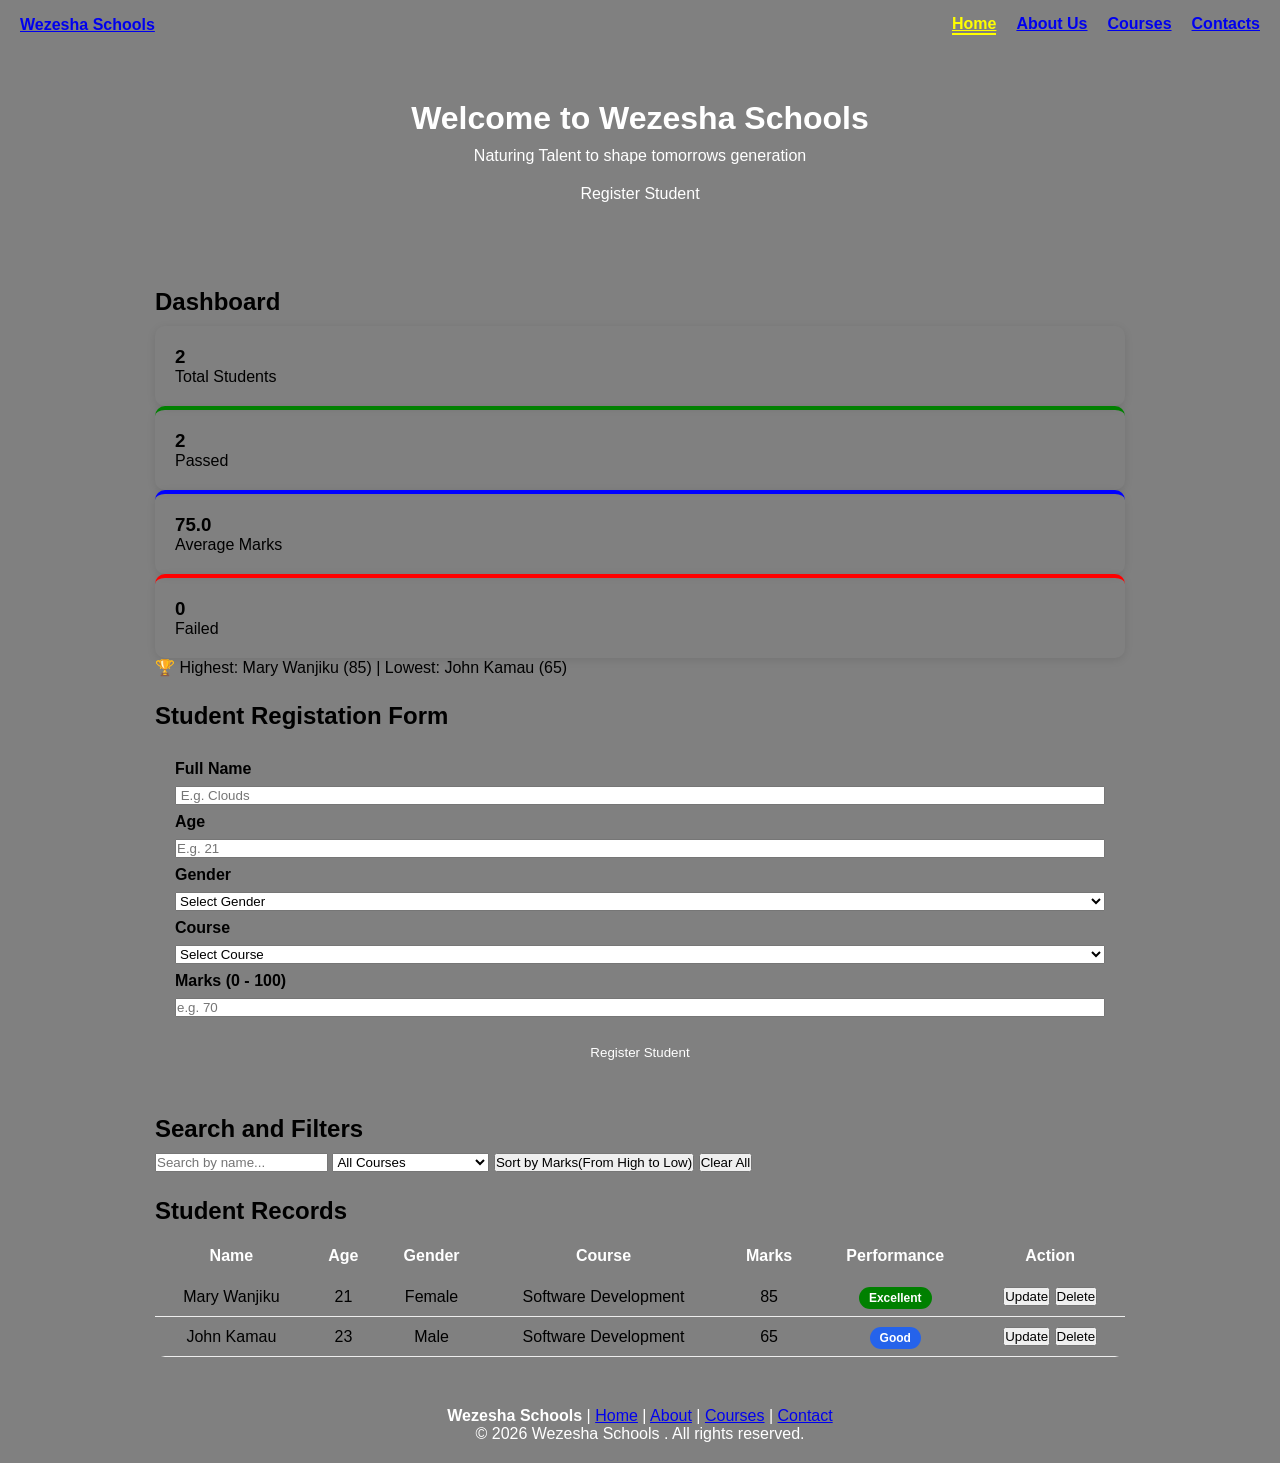
==== index.html @ 86f78f15 "first commit" ====
<!DOCTYPE html>
<html lang="en">
<head>
    <meta charset="UTF-8">
    <meta name="viewport" content="width=device-width, initial-scale=1.0">
    <title> Student M System </title>
    <link rel="stylesheet" href="css/style.css">
</head>


<body>
<header>    
<nav class="navigation">
    <a href="index.html" class="logo"> Wezesha Schools </a>
    <button class="menu-btn"onclick="toggleMenu()"> menu</button>

    <div class="navlinks" id="navLinks">
         <a href="index.html"class="active"> Home </a>
         <a href="about.html"> About Us </a>
         <a href="course.html"> Courses </a>
         <a href="contact.html"> Contacts </a>
    </div>
</nav>
</header>

<section class="hero">
    <h1> Welcome to Wezesha Schools </h1>
    <p> Naturing Talent to shape tomorrows generation</p>
    <a href="#register" class="btn"> Register Student </a>
</section>

<main>
    <h2> Dashboard </h2>
<div class="levels">
    <div class="card">
        <h3 id="totalStudents">0</h3>
        <p>Total Students</p>
    </div>
    <div class="card green">
        <h3 id="passedStudents">0</h3>
        <p>Passed</p>
    </div>
        <div class="card blue">
        <h3 id="avgMarks">0</h3>
        <p>Average Marks</p>
    </div>
    <div class="card red">
        <h3 id="failedStudents">0</h3>
        <p>Failed</p>
    </div>
  </div>
  <p id="topBottom"></p>
</div>

<section id="register">
    <h2> Student Registation Form </h2>
    <P id="formMessage"></P>
    <form id="studentForm">
        <label> Full Name </label>
        <input type="text" id="fullName"placeholder=" E.g. Clouds">
         <label>Age</label>
      <input type="number" id="age" placeholder="E.g. 21">
      <label>Gender</label>
      <select id="gender">
        <option value="">Select Gender</option>
        <option value="Female">Female</option>
        <option value="Male">Male</option>
        <option value="Other">Both</option>
      </select>
      <label>Course</label>
      <select id="course">
        <option value="">Select Course</option>
        <option>Software Development</option>
        <option>Web Design</option>
        <option>Data Analysis</option>
        <option>Cyber Security</option>
        <option>Networking</option>
        <option>Graphic Design</option>
        <option>Digital Marketing</option>
        <option>Computer Packages</option>
      </select>
      <label>Marks (0 - 100)</label>
      <input type="number" id="marks" placeholder="e.g. 70">
      <button type="submit" class="btn">Register Student</button>                             
    </form>
</section>

<section>
    <h2> Search and Filters </h2>
    <input type="text" id="searchInput" placeholder="Search by name..." onkeyup="searchStudent()">
    <select id="filterCourse" onchange="displayStudent()">
      <option value="">All Courses</option>
      <option>Software Development</option>
      <option>Web Design</option>
      <option>Data Analysis</option>
      <option>Cyber Security</option>
      <option>Networking</option>
      <option>Graphic Design</option>
      <option>Digital Marketing</option>
      <option>Computer Packages</option>
    </select>
    <button onclick="sortByMarks()">Sort by Marks(From High to Low)</button>
    <button onclick="clearAllStudents()" class="btn-alert"> Clear All </button>
    <p id="searchMessage"></p>
</section>

<section>
    <h2> Student Records </h2>
    <table>
        <thead>
            <tr><th>Name</th><th> Age </th><th>Gender</th><th>Course</th><th>Marks</th><th>Performance</th><th>Action</th></tr>
        </thead>
        <tbody id="studentTable"></tbody>
    </table>
</section>
</main>

<footer>
  <p><b>Wezesha Schools</b> | <a href="index.html">Home</a> | <a href="about.html">About</a> | <a href="courses.html">Courses</a> | <a href="contact.html">Contact</a></p>
  <p>© 2026 Wezesha Schools . All rights reserved.</p>
</footer>
<script src="js/script.js"></script>

</body>
</html>
---- css/style.css ----
*{
    box-sizing:border-box; 
    margin:0; 
    padding:0; 
    font-family:Arial, sans-serif;
}
header {
    color: aqua;
}
body{
    background-color: grey; 
    color:var(--text);
}
.navigation {
    background:var(--primary); color:white;
     padding:15px 20px; 
     display:flex; 
     justify-content:space-between; 
     align-items:center;}
.navigation {
    color:white; 
    text-decoration:none; 
    font-weight:bold;
}
.navlinks{
    display:flex; 
    gap:20px;
}
.navlinks > a.active{
    color:yellow; 
    border-bottom:2px solid yellow;
}
.menu-btn{display:none; 
    background:none; 
    border:none; 
    color:white; 
    font-size:24px; 
    cursor:pointer;
}
.hero{
    background:var(--primary); 
    color:white; 
    text-align:center; 
    padding:50px 20px;
}
.hero h1{
    font-size:32px; 
    margin-bottom:10px;
}
main{
    max-width:1000px; 
    margin:20px auto; 
    padding:0 15px;
}
h2{
    margin:25px 0 10px; 
    color:var(--primary);
}
.stats{display:grid; 
    grid-template-columns:repeat(4,1fr); 
    gap:15px; 
    margin:15px 0;
}
.grid{
    display:grid; 
    grid-template-columns:repeat(3,1fr); 
    gap:15px; 
    margin:15px 0;
}
.card{
    background:var(--white); 
    padding:20px; 
    border-radius:10px; 
    box-shadow:0 2px 8px rgba(0,0,0,0.1);
}
.card.green{
    border-top:4px solid green;} .card.red{border-top:4px solid red;} .card.blue{border-top:4px solid blue;
}

form{
    background:var(--white); 
    padding:20px; 
    border-radius:10px; 
    display:flex; 
    flex-direction:column; 
    gap:8px;
}
label{
    font-weight:bold;
}
input>select>textarea{
    padding:10px; 
    border:1px solid #ccc; 
    border-radius:6px; 
    width:100%;
}
input:focus>select:focus>textarea:focus{
    outline:2px solid var(--primary); 
    border-color:var(--primary);
}
.btn{
    display:inline-block; 
    background:var(--primary); 
    color:white; 
    padding:10px 20px; 
    border:none; 
    border-radius:6px; 
    cursor:pointer; 
    text-decoration:none; 
    text-align:center; 
    margin-top:10px; 
    transition:0.3s;
}
.btn:hover{
    background:var(--accent);
}
.btn-Alert{
    background:var(--red); 
    color:white; 
    padding:10px 15px; 
    border:none; 
    border-radius:6px; 
    cursor:pointer;
}
table{
    width:100%; 
    background:var(--white); 
    border-collapse:collapse; 
    margin-top:10px; 
    border-radius:10px; 
    overflow:hidden;
}
th{
    background:var(--primary); 
    color:white; 
    padding:12px;
}
td{
    padding:10px; 
    border-bottom:1px solid #eee; 
    text-align:center;
}
tr:hover{
    background:#eef2ff;
}
.badge{
    padding:4px 10px; 
    border-radius:20px; 
    color:white; 
    font-size:12px; 
    font-weight:bold;
}
.excellent{
    background:green;} .verygood{background:#16a34a;} .good{background:#2563eb;} .average{background:#f59e0b;} .failed{background:#ef4444;}
.error{
    color:red; 
    background:#fee2e2; 
    padding:10px; 
    border-radius:6px;
}
.success{
    color:green; 
    background:#dcfce7; 
    padding:10px; 
    border-radius:6px;
}
.map-box{
    background:#dbeafe; 
    height:180px; 
    display:flex; 
    flex-direction:column; 
    justify-content:center; 
    align-items:center; 
    border-radius:10px; 
    margin:10px 0;
}
footer{
    background:var(--primary); 
    color:white; 
    text-align:center; 
    padding:20px; 
    margin-top:30px;
}
footer > a {
    color:white;
}

@media(max-width:900px){
  .stats,.grid{grid-template-columns:repeat(2,1fr);}
}
@media(max-width:600px){
  .menu-btn{display:block;}
  .navlinks{display:none; flex-direction:column; background:var(--primary); position:absolute; top:60px; right:0; left:0; padding:15px;}
  .navlinks.show{display:flex;}
  .stats,.grid{grid-template-columns:1fr;}
  table{font-size:12px;}
}
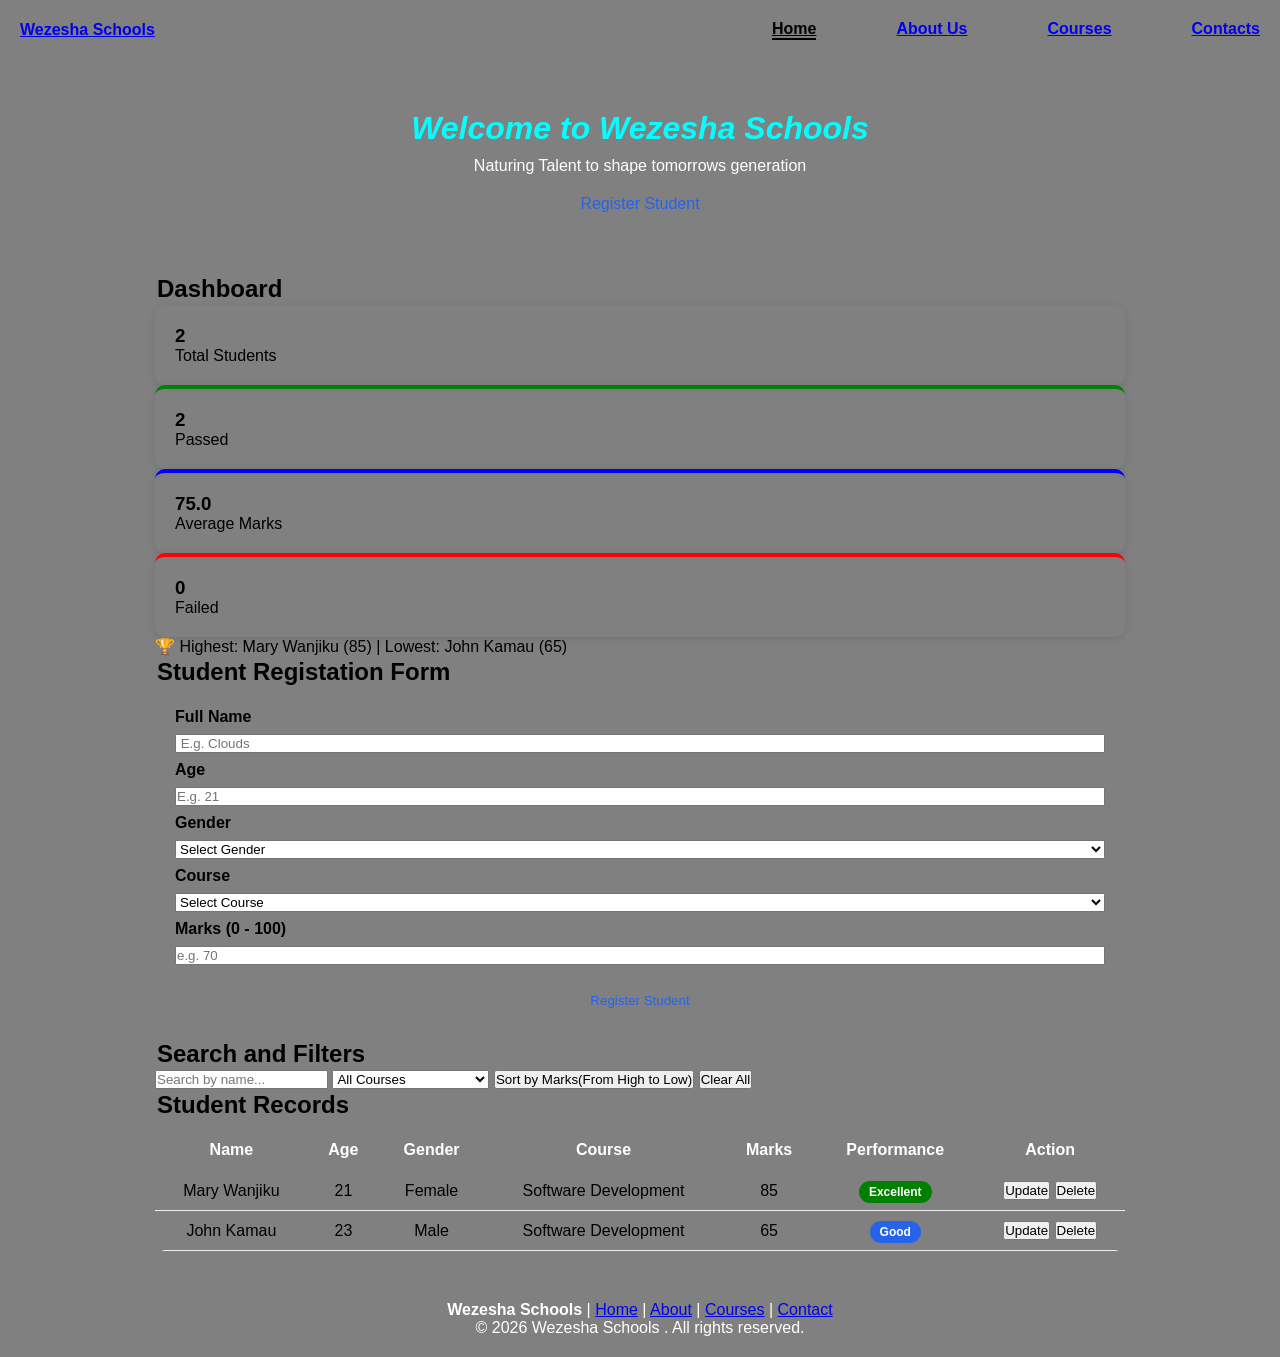
==== commit a33ae106: "css" ====
--- a/index.html
+++ b/index.html
@@ -5,7 +5,7 @@
     <meta name="viewport" content="width=device-width, initial-scale=1.0">
     <title> Student M System </title>
     <link rel="stylesheet" href="css/style.css">
-</head>
+</head>   
 
 
 <body>
--- a/css/style.css
+++ b/css/style.css
@@ -11,12 +11,19 @@
     background-color: grey; 
     color:var(--text);
 }
+.hero > h1 {
+    color: aqua;
+    font-style: italic;
+    text-decoration: dashed;
+}
 .navigation {
     background:var(--primary); color:white;
-     padding:15px 20px; 
+     padding:  20px; 
      display:flex; 
      justify-content:space-between; 
-     align-items:center;}
+     align-items:center;
+}
+
 .navigation {
     color:white; 
     text-decoration:none; 
@@ -24,16 +31,17 @@
 }
 .navlinks{
     display:flex; 
-    gap:20px;
+    gap:80px;
 }
 .navlinks > a.active{
-    color:yellow; 
-    border-bottom:2px solid yellow;
-}
-.menu-btn{display:none; 
+    color:black; 
+    border-bottom:2px solid black;
+}
+.menu-btn{
+    display:none; 
     background:none; 
     border:none; 
-    color:white; 
+    color:rgb(151, 19, 19); 
     font-size:24px; 
     cursor:pointer;
 }
@@ -47,19 +55,21 @@
     font-size:32px; 
     margin-bottom:10px;
 }
+
 main{
     max-width:1000px; 
-    margin:20px auto; 
+    margin:2px auto; 
     padding:0 15px;
 }
 h2{
-    margin:25px 0 10px; 
+    margin: 2px; 
     color:var(--primary);
 }
-.stats{display:grid; 
+.stats{
+    display:grid; 
     grid-template-columns:repeat(4,1fr); 
     gap:15px; 
-    margin:15px 0;
+    margin: 15px;
 }
 .grid{
     display:grid; 
@@ -74,7 +84,14 @@
     box-shadow:0 2px 8px rgba(0,0,0,0.1);
 }
 .card.green{
-    border-top:4px solid green;} .card.red{border-top:4px solid red;} .card.blue{border-top:4px solid blue;
+    border-top:4px solid green;
+} 
+
+.card.red{
+    border-top:4px solid red;
+} 
+.card.blue{
+    border-top:4px solid blue;
 }
 
 form{
@@ -101,7 +118,7 @@
 .btn{
     display:inline-block; 
     background:var(--primary); 
-    color:white; 
+    color:#2563eb; 
     padding:10px 20px; 
     border:none; 
     border-radius:6px; 
@@ -116,7 +133,7 @@
 }
 .btn-Alert{
     background:var(--red); 
-    color:white; 
+    color: blue; 
     padding:10px 15px; 
     border:none; 
     border-radius:6px; 
@@ -151,7 +168,16 @@
     font-weight:bold;
 }
 .excellent{
-    background:green;} .verygood{background:#16a34a;} .good{background:#2563eb;} .average{background:#f59e0b;} .failed{background:#ef4444;}
+    background:green;
+} .verygood{
+    background:#16a34a;
+} .good{
+    background:#2563eb;
+} .average{
+    background:#f59e0b;
+} .failed{
+    background:#ef4444;
+}
 .error{
     color:red; 
     background:#fee2e2; 
@@ -184,14 +210,3 @@
 footer > a {
     color:white;
 }
-
-@media(max-width:900px){
-  .stats,.grid{grid-template-columns:repeat(2,1fr);}
-}
-@media(max-width:600px){
-  .menu-btn{display:block;}
-  .navlinks{display:none; flex-direction:column; background:var(--primary); position:absolute; top:60px; right:0; left:0; padding:15px;}
-  .navlinks.show{display:flex;}
-  .stats,.grid{grid-template-columns:1fr;}
-  table{font-size:12px;}
-}
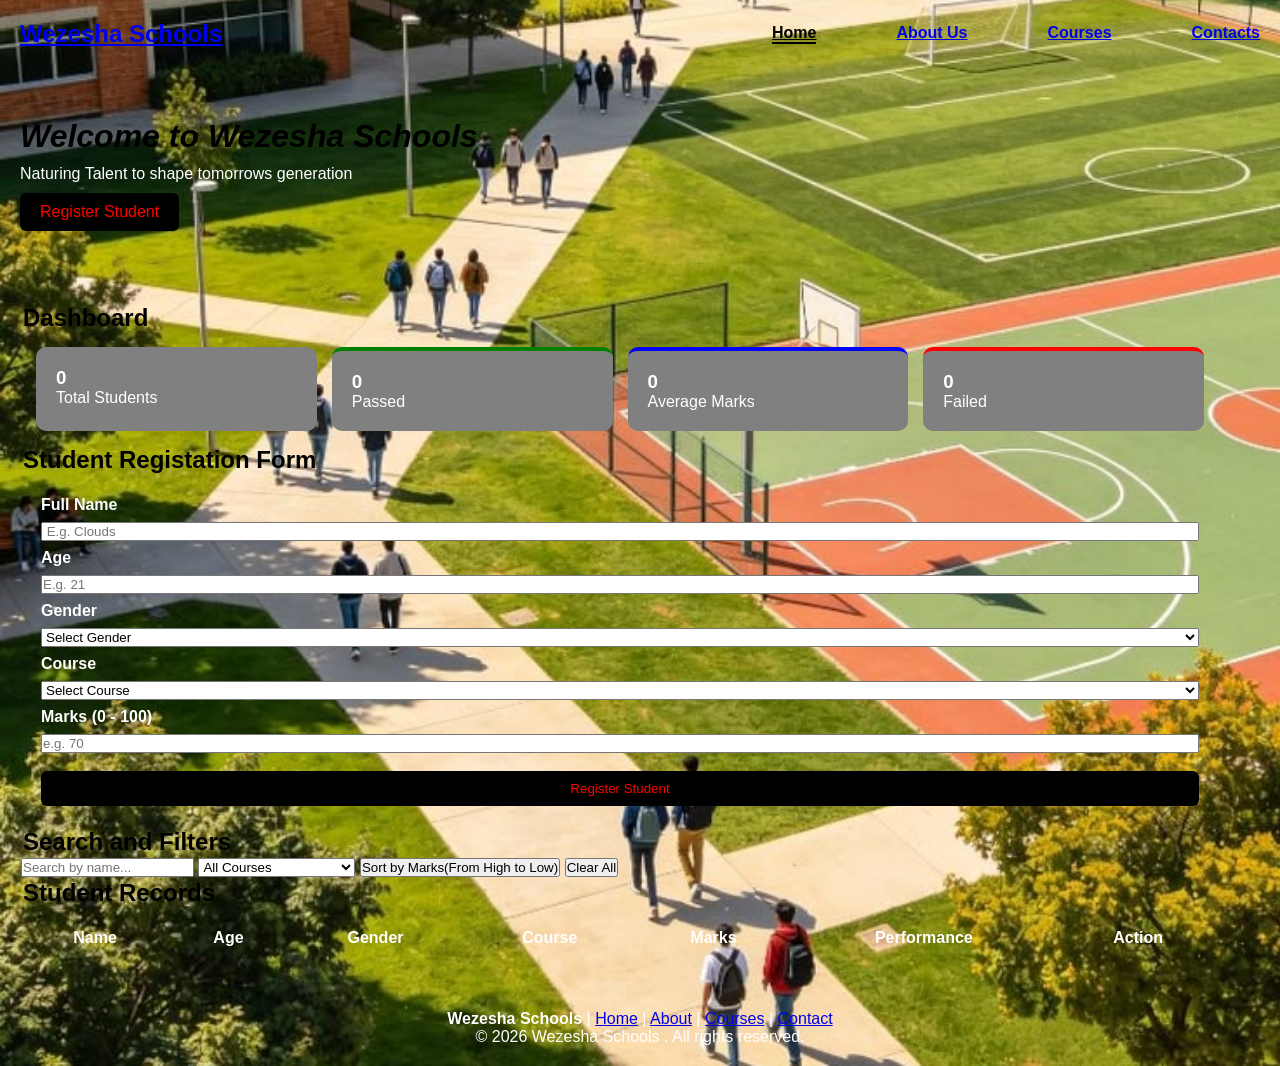
==== commit 11cddb24: "changes" ====
--- a/index.html
+++ b/index.html
@@ -11,8 +11,8 @@
 <body>
 <header>    
 <nav class="navigation">
-    <a href="index.html" class="logo"> Wezesha Schools </a>
-    <button class="menu-btn"onclick="toggleMenu()"> menu</button>
+    <a href="index.html" class="logo"> <h1> Wezesha Schools </h1> </a>
+    <button class="menu-btn"onclick="toggleMenu()">button</button>
 
     <div class="navlinks" id="navLinks">
          <a href="index.html"class="active"> Home </a>
@@ -119,7 +119,7 @@
   <p><b>Wezesha Schools</b> | <a href="index.html">Home</a> | <a href="about.html">About</a> | <a href="courses.html">Courses</a> | <a href="contact.html">Contact</a></p>
   <p>© 2026 Wezesha Schools . All rights reserved.</p>
 </footer>
-<script src="js/script.js"></script>
+<script src="jsscript.js"></script>
 
 </body>
 </html>
--- a/css/style.css
+++ b/css/style.css
@@ -8,16 +8,23 @@
     color: aqua;
 }
 body{
+    background-image: url(../download.jpg);
+    background-size: cover;
+    background-repeat: no-repeat;
+    background-position: center;
+    height: 400px;
     background-color: grey; 
-    color:var(--text);
+    color: white ;
 }
 .hero > h1 {
-    color: aqua;
+    color: black;
+    text-align: left;
     font-style: italic;
     text-decoration: dashed;
 }
 .navigation {
-    background:var(--primary); color:white;
+    background:var(--primary);
+     color:white;
      padding:  20px; 
      display:flex; 
      justify-content:space-between; 
@@ -48,7 +55,7 @@
 .hero{
     background:var(--primary); 
     color:white; 
-    text-align:center; 
+    text-align:left; 
     padding:50px 20px;
 }
 .hero h1{
@@ -57,15 +64,15 @@
 }
 
 main{
-    max-width:1000px; 
-    margin:2px auto; 
-    padding:0 15px;
+    max-width:1200px; 
+    margin: 20px; 
+    padding: 1px;
 }
 h2{
     margin: 2px; 
-    color:var(--primary);
-}
-.stats{
+    color: black;
+}
+.levels {
     display:grid; 
     grid-template-columns:repeat(4,1fr); 
     gap:15px; 
@@ -75,13 +82,13 @@
     display:grid; 
     grid-template-columns:repeat(3,1fr); 
     gap:15px; 
-    margin:15px 0;
+    margin:15px;
 }
 .card{
-    background:var(--white); 
+    background-color: gray; 
     padding:20px; 
     border-radius:10px; 
-    box-shadow:0 2px 8px rgba(0,0,0,0.1);
+    box-shadow: none;
 }
 .card.green{
     border-top:4px solid green;
@@ -117,8 +124,8 @@
 }
 .btn{
     display:inline-block; 
-    background:var(--primary); 
-    color:#2563eb; 
+    background-color: black; 
+    color: red; 
     padding:10px 20px; 
     border:none; 
     border-radius:6px; 
@@ -129,7 +136,7 @@
     transition:0.3s;
 }
 .btn:hover{
-    background:var(--accent);
+    background-color: green;
 }
 .btn-Alert{
     background:var(--red); 
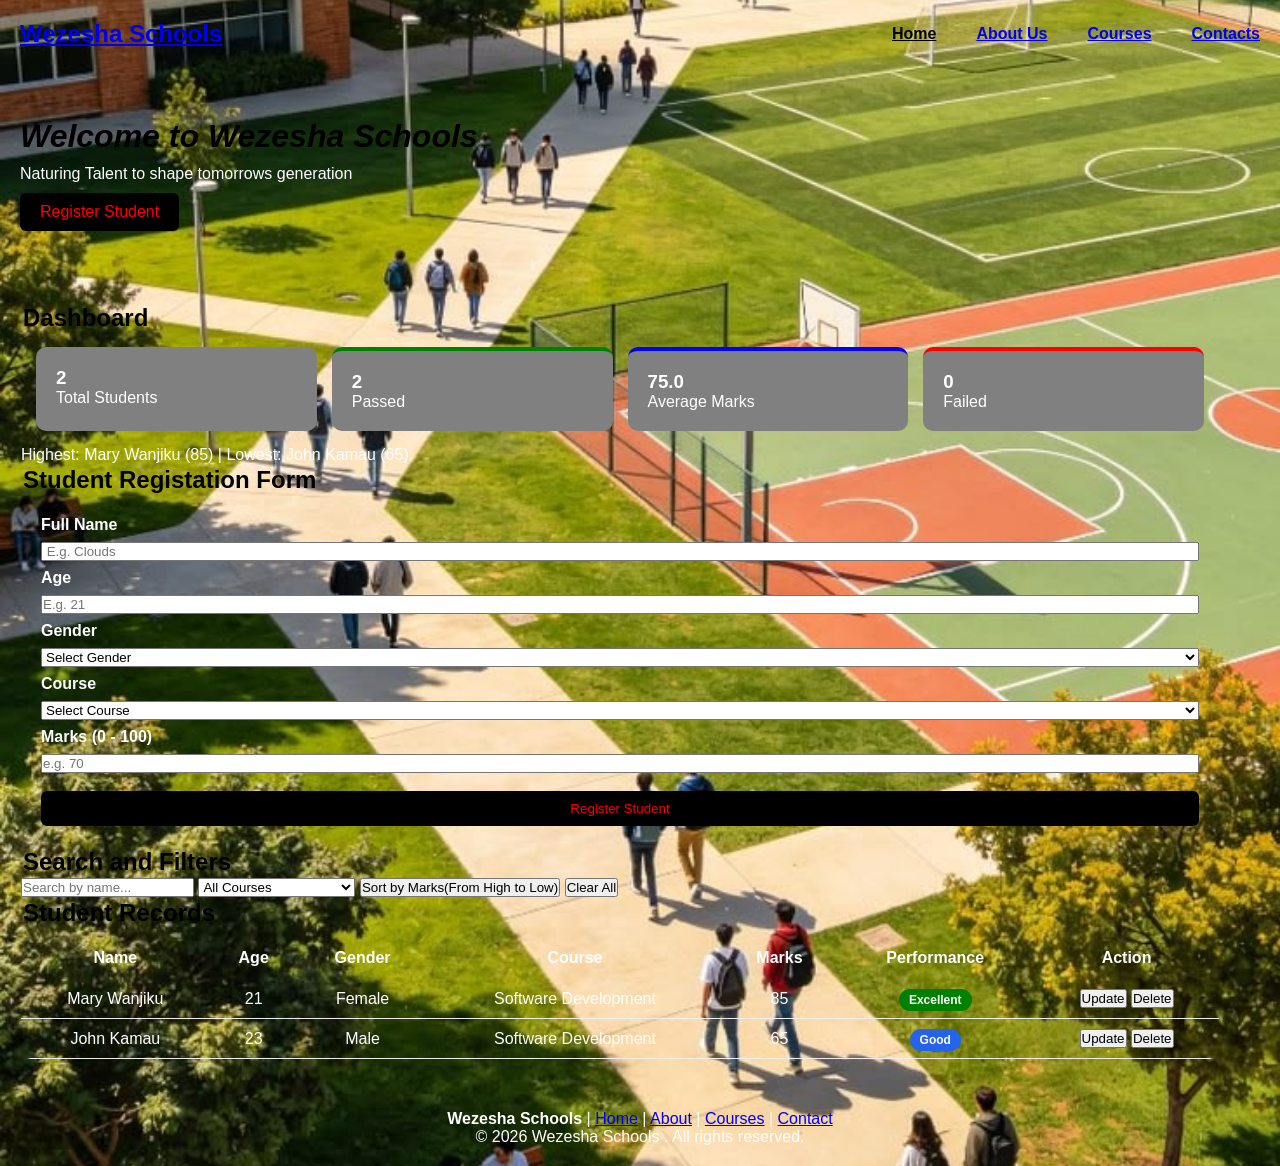
==== commit c06aa21a: "code change" ====
--- a/index.html
+++ b/index.html
@@ -119,7 +119,7 @@
   <p><b>Wezesha Schools</b> | <a href="index.html">Home</a> | <a href="about.html">About</a> | <a href="courses.html">Courses</a> | <a href="contact.html">Contact</a></p>
   <p>© 2026 Wezesha Schools . All rights reserved.</p>
 </footer>
-<script src="jsscript.js"></script>
+<script src="js/script.js"></script>
 
 </body>
 </html>
--- a/css/style.css
+++ b/css/style.css
@@ -38,11 +38,12 @@
 }
 .navlinks{
     display:flex; 
-    gap:80px;
+    text-decoration: none;
+    gap:40px;
 }
 .navlinks > a.active{
     color:black; 
-    border-bottom:2px solid black;
+  
 }
 .menu-btn{
     display:none; 
